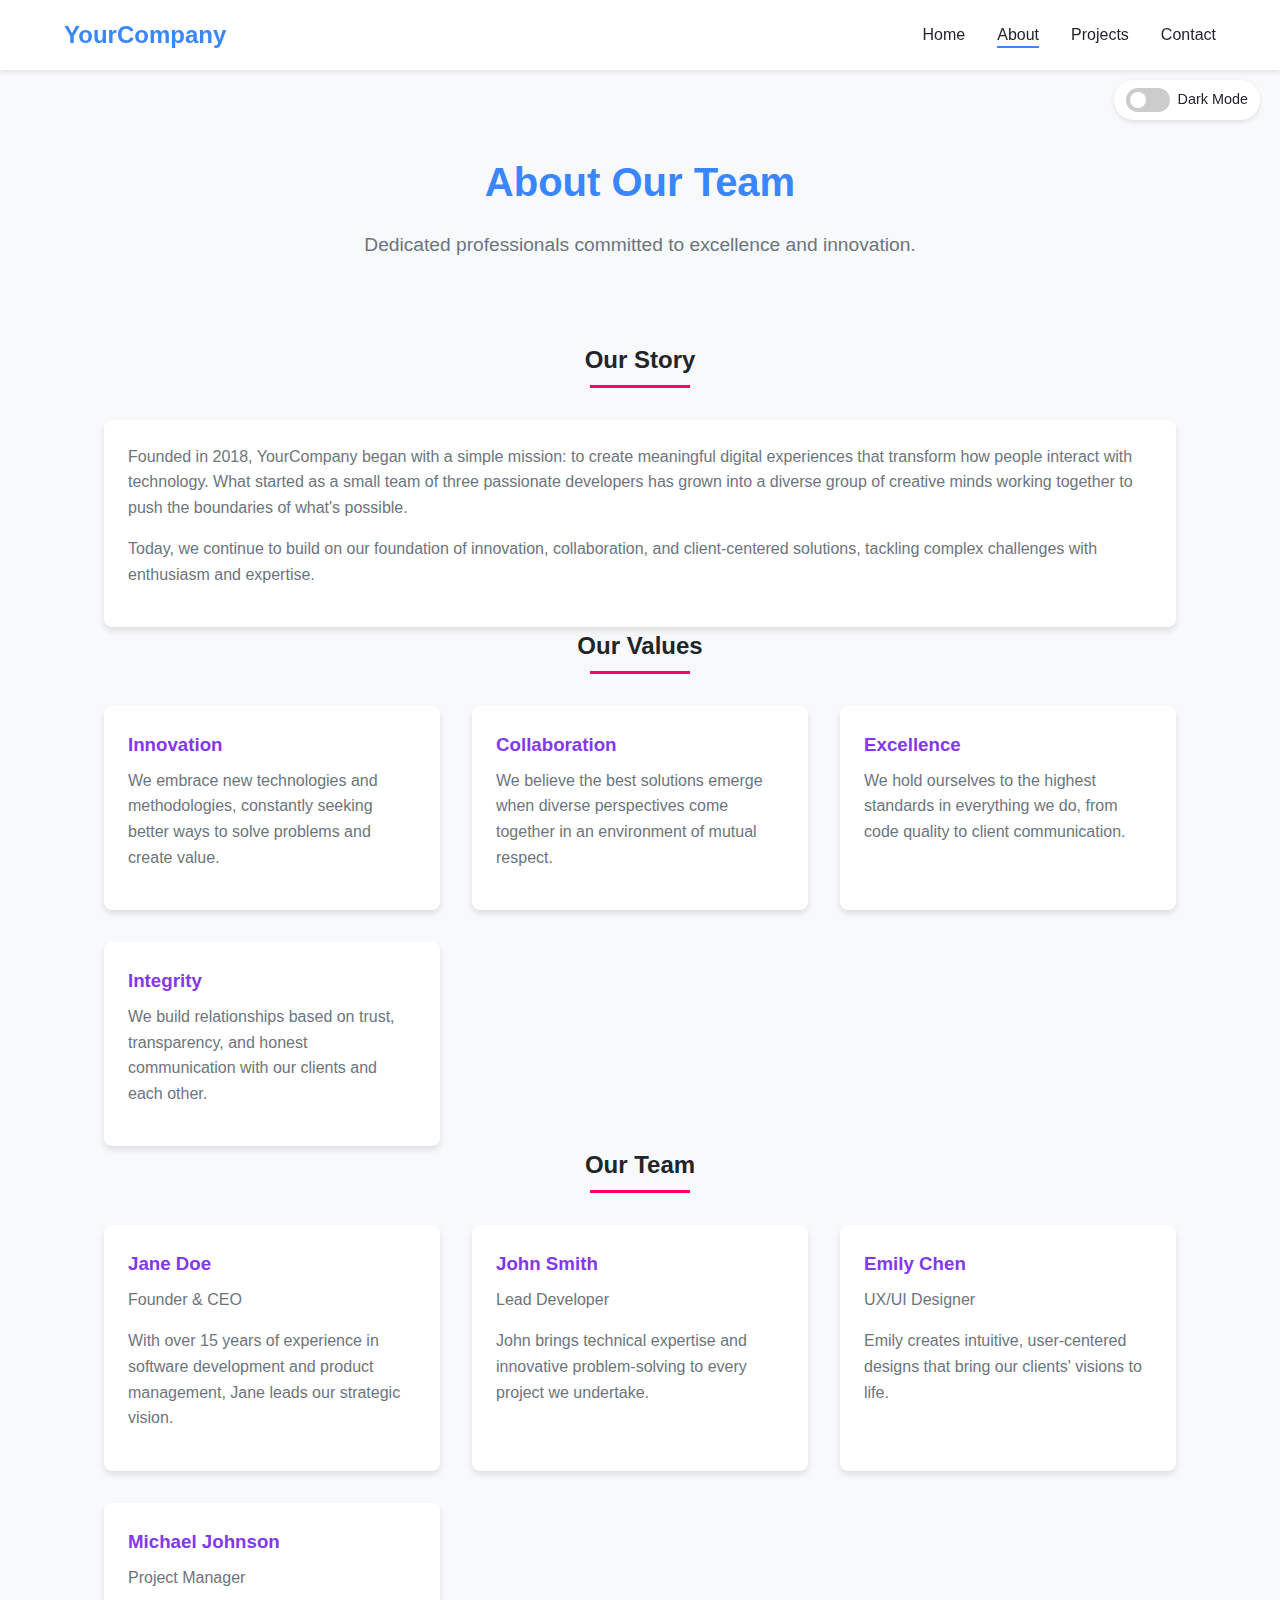
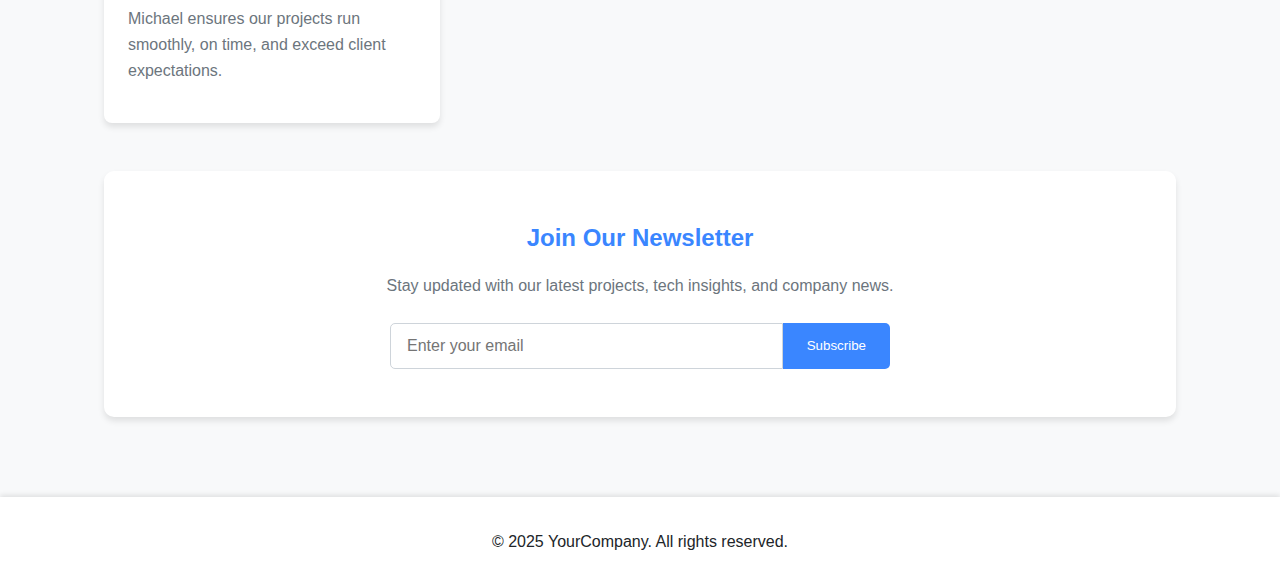
==== about.html @ be44e3b7 "fixed css and js reference in about us page" ====
<!DOCTYPE html>
<html lang="en">
<head>
    <meta charset="UTF-8">
    <meta name="viewport" content="width=device-width, initial-scale=1.0">
    <title>About Us</title>
    <link rel="stylesheet" href="ai_webpages/css/about.css">
    <link rel="stylesheet" href="ai_webpages/css/theme.css">
</head>
<body>
    <!-- Header and Navigation -->
    <header>
        <div class="logo">YourCompany</div>
        <nav>
            <ul class="nav-links">
                <li><a href="index.html">Home</a></li>
                <li><a href="about.html" class="active">About</a></li>
                <li><a href="projects.html">Projects</a></li>
                <li><a href="contact.html">Contact</a></li>
            </ul>
        </nav>
        <div class="hamburger">
            <span class="bar"></span>
            <span class="bar"></span>
            <span class="bar"></span>
        </div>
    </header>

    <!-- Main Content -->
    <main>
        <section class="hero">
            <h1>About Our Team</h1>
            <p>Dedicated professionals committed to excellence and innovation.</p>
        </section>

        <section class="featured-content">
            <h2>Our Story</h2>
            <div class="project-card">
                <p>Founded in 2018, YourCompany began with a simple mission: to create meaningful digital experiences that transform how people interact with technology. What started as a small team of three passionate developers has grown into a diverse group of creative minds working together to push the boundaries of what's possible.</p>
                <p>Today, we continue to build on our foundation of innovation, collaboration, and client-centered solutions, tackling complex challenges with enthusiasm and expertise.</p>
            </div>
        </section>

        <section class="featured-content">
            <h2>Our Values</h2>
            <div class="projects-grid">
                <div class="project-card">
                    <h3>Innovation</h3>
                    <p>We embrace new technologies and methodologies, constantly seeking better ways to solve problems and create value.</p>
                </div>
                <div class="project-card">
                    <h3>Collaboration</h3>
                    <p>We believe the best solutions emerge when diverse perspectives come together in an environment of mutual respect.</p>
                </div>
                <div class="project-card">
                    <h3>Excellence</h3>
                    <p>We hold ourselves to the highest standards in everything we do, from code quality to client communication.</p>
                </div>
                <div class="project-card">
                    <h3>Integrity</h3>
                    <p>We build relationships based on trust, transparency, and honest communication with our clients and each other.</p>
                </div>
            </div>
        </section>

        <section class="featured-content">
            <h2>Our Team</h2>
            <div class="projects-grid">
                <div class="project-card">
                    <h3>Jane Doe</h3>
                    <p>Founder & CEO</p>
                    <p>With over 15 years of experience in software development and product management, Jane leads our strategic vision.</p>
                </div>
                <div class="project-card">
                    <h3>John Smith</h3>
                    <p>Lead Developer</p>
                    <p>John brings technical expertise and innovative problem-solving to every project we undertake.</p>
                </div>
                <div class="project-card">
                    <h3>Emily Chen</h3>
                    <p>UX/UI Designer</p>
                    <p>Emily creates intuitive, user-centered designs that bring our clients' visions to life.</p>
                </div>
                <div class="project-card">
                    <h3>Michael Johnson</h3>
                    <p>Project Manager</p>
                    <p>Michael ensures our projects run smoothly, on time, and exceed client expectations.</p>
                </div>
            </div>
        </section>

        <section class="subscribe-section">
            <h2>Join Our Newsletter</h2>
            <p>Stay updated with our latest projects, tech insights, and company news.</p>
            <form class="subscribe-form">
                <input type="email" placeholder="Enter your email" required>
                <button type="submit">Subscribe</button>
            </form>
        </section>
    </main>

    <!-- Footer -->
    <footer>
        <p>&copy; 2025 YourCompany. All rights reserved.</p>
    </footer>

    <script src="ai_webpages/js/about.js"></script>
    <script src="ai_webpages/js/theme.js"></script>
</body>
</html>
---- ai_webpages/css/about.css ----
/* Global Styles */
:root {
    --primary-color: #3a86ff;
    --secondary-color: #8338ec;
    --accent-color: #ff006e;
    --background-color: #f8f9fa;
    --text-color: #212529;
    --card-bg-color: white;
    --transition-speed: 0.3s;
}

* {
    margin: 0;
    padding: 0;
    box-sizing: border-box;
}

body {
    font-family: 'Segoe UI', Tahoma, Geneva, Verdana, sans-serif;
    line-height: 1.6;
    color: var(--text-color);
    background-color: var(--background-color);
}

a {
    text-decoration: none;
    color: var(--primary-color);
    transition: color var(--transition-speed) ease;
}

a:hover {
    color: var(--secondary-color);
}

/* Header and Navigation */
header {
    display: flex;
    justify-content: space-between;
    align-items: center;
    padding: 1rem 5%;
    background-color: white;
    box-shadow: 0 2px 5px rgba(0, 0, 0, 0.1);
    position: sticky;
    top: 0;
    z-index: 1000;
}

.logo {
    font-size: 1.5rem;
    font-weight: bold;
    color: var(--primary-color);
}

.nav-links {
    display: flex;
    list-style: none;
}

.nav-links li {
    margin-left: 2rem;
}

.nav-links a {
    color: var(--text-color);
    font-weight: 500;
    position: relative;
}

.nav-links a::after {
    content: '';
    position: absolute;
    bottom: -5px;
    left: 0;
    width: 0;
    height: 2px;
    background-color: var(--primary-color);
    transition: width var(--transition-speed) ease;
}

.nav-links a:hover::after,
.nav-links a.active::after {
    width: 100%;
}

.hamburger {
    display: none;
    cursor: pointer;
}

.bar {
    display: block;
    width: 25px;
    height: 3px;
    margin: 5px auto;
    transition: all var(--transition-speed) ease;
    background-color: var(--text-color);
}

/* Main Content */
main {
    max-width: 1200px;
    margin: 0 auto;
    padding: 2rem 5%;
}

.hero {
    text-align: center;
    padding: 3rem 1rem;
    margin-bottom: 2rem;
}

.hero h1 {
    font-size: 2.5rem;
    margin-bottom: 1rem;
    color: var(--primary-color);
}

.hero p {
    font-size: 1.2rem;
    max-width: 600px;
    margin: 0 auto;
    color: #6c757d;
}

.featured-content h2 {
    text-align: center;
    margin-bottom: 2rem;
    position: relative;
    padding-bottom: 0.5rem;
}

.featured-content h2::after {
    content: '';
    position: absolute;
    bottom: 0;
    left: 50%;
    transform: translateX(-50%);
    width: 100px;
    height: 3px;
    background-color: var(--accent-color);
}

.projects-grid {
    display: grid;
    grid-template-columns: repeat(auto-fit, minmax(250px, 1fr));
    gap: 2rem;
}

.project-card {
    background-color: var(--card-bg-color);
    border-radius: 8px;
    padding: 1.5rem;
    box-shadow: 0 4px 6px rgba(0, 0, 0, 0.1);
    transition: transform var(--transition-speed) ease, box-shadow var(--transition-speed) ease;
}

.project-card:hover {
    transform: translateY(-5px);
    box-shadow: 0 10px 15px rgba(0, 0, 0, 0.1);
}

.project-card h3 {
    color: var(--secondary-color);
    margin-bottom: 0.5rem;
}

.project-card p {
    margin-bottom: 1rem;
    color: #6c757d;
}

.project-link {
    display: inline-block;
    font-weight: 500;
    transition: transform var(--transition-speed) ease;
}

.project-link:hover {
    transform: translateX(5px);
}
.subscribe-section {
    margin-top: 3rem;
    background-color: white;
    padding: 3rem;
    border-radius: 10px;
    text-align: center;
    box-shadow: 0 4px 6px rgba(0, 0, 0, 0.1);
}

.subscribe-section h2 {
    margin-bottom: 1rem;
    color: var(--primary-color);
}

.subscribe-section p {
    max-width: 600px;
    margin: 0 auto 1.5rem;
    color: #6c757d;
}

.subscribe-form {
    display: flex;
    max-width: 500px;
    margin: 0 auto;
}

.subscribe-form input {
    flex: 1;
    padding: 0.8rem 1rem;
    border: 1px solid #ced4da;
    border-radius: 5px 0 0 5px;
    font-size: 1rem;
}

.subscribe-form button {
    padding: 0.8rem 1.5rem;
    background-color: var(--primary-color);
    color: white;
    border: none;
    border-radius: 0 5px 5px 0;
    cursor: pointer;
    font-weight: 500;
    transition: background-color var(--transition-speed) ease;
}

.subscribe-form button:hover {
    background-color: var(--secondary-color);
}

/* Footer */
footer {
    text-align: center;
    padding: 2rem;
    background-color: white;
    box-shadow: 0 -2px 5px rgba(0, 0, 0, 0.1);
    margin-top: 3rem;
}

/* Responsive Design */
@media screen and (max-width: 768px) {
    .nav-links {
        position: fixed;
        left: -100%;
        top: 70px;
        flex-direction: column;
        background-color: white;
        width: 100%;
        text-align: center;
        transition: 0.3s;
        box-shadow: 0 10px 15px rgba(0, 0, 0, 0.1);
        padding: 2rem 0;
    }

    .nav-links.active {
        left: 0;
    }

    .nav-links li {
        margin: 1.5rem 0;
    }

    .hamburger {
        display: block;
    }

    .hamburger.active .bar:nth-child(2) {
        opacity: 0;
    }

    .hamburger.active .bar:nth-child(1) {
        transform: translateY(8px) rotate(45deg);
    }

    .hamburger.active .bar:nth-child(3) {
        transform: translateY(-8px) rotate(-45deg);
    }

    .hero h1 {
        font-size: 2rem;
    }

    .hero p {
        font-size: 1rem;
    }
}
---- ai_webpages/css/theme.css ----
:root {
    --primary-color: #3a86ff;
    --secondary-color: #8338ec;
    --accent-color: #ff006e;
    --background-color: #f8f9fa;
    --text-color: #212529;
    --card-bg-color: white;
    --transition-speed: 0.3s;
}

/* Dark Theme Variables */
[data-theme="dark"] {
    --primary-color: #64b5f6;
    --secondary-color: #bb86fc;
    --accent-color: #ff4081;
    --background-color: #121212;
    --text-color: #e0e0e0;
    --card-bg-color: #1e1e1e;
}

/* Dark mode toggle */
.theme-switch-wrapper {
    display: flex;
    align-items: center;
    position: fixed;
    right: 20px;
    top: 80px;
    z-index: 999;
    background-color: var(--card-bg-color);
    padding: 8px 12px;
    border-radius: 30px;
    box-shadow: 0 2px 5px rgba(0, 0, 0, 0.1);
    transition: background-color var(--transition-speed) ease;
}

.theme-switch {
    display: inline-block;
    height: 24px;
    position: relative;
    width: 44px;
    margin-right: 8px;
}

.theme-switch input {
    display: none;
}

.slider {
    background-color: #ccc;
    bottom: 0;
    cursor: pointer;
    left: 0;
    position: absolute;
    right: 0;
    top: 0;
    transition: .4s;
}

.slider:before {
    background-color: #fff;
    bottom: 4px;
    content: "";
    height: 16px;
    left: 4px;
    position: absolute;
    transition: .4s;
    width: 16px;
}

input:checked + .slider {
    background-color: var(--primary-color);
}

input:checked + .slider:before {
    transform: translateX(20px);
}

.slider.round {
    border-radius: 34px;
}

.slider.round:before {
    border-radius: 50%;
}

.theme-label {
    font-size: 0.9rem;
    font-weight: 500;
}

/* Dark mode specific styles */
[data-theme="dark"] header,
[data-theme="dark"] footer,
[data-theme="dark"] .featured-project,
[data-theme="dark"] .project-card,
[data-theme="dark"] .subscribe-section,
[data-theme="dark"] .theme-switch-wrapper {
    background-color: #1e1e1e;
    box-shadow: 0 2px 5px rgba(0, 0, 0, 0.3);
}

[data-theme="dark"] .nav-links a {
    color: #e0e0e0;
}

[data-theme="dark"] .project-image {
    background-color: #2d2d2d;
    color: #888;
}

[data-theme="dark"] .project-category {
    background-color: rgba(100, 181, 246, 0.2);
}

[data-theme="dark"] .featured-badge {
    background-color: rgba(255, 64, 129, 0.2);
}

[data-theme="dark"] .category-tab {
    background-color: #1e1e1e;
    border-color: #64b5f6;
    color: #e0e0e0;
}

[data-theme="dark"] .category-tab.active,
[data-theme="dark"] .category-tab:hover {
    background-color: #64b5f6;
    color: #121212;
}

[data-theme="dark"] .subscribe-form input {
    background-color: #2d2d2d;
    border-color: #444;
    color: #e0e0e0;
}

@media screen and (max-width: 768px) {
    .theme-switch-wrapper {
        top: auto;
        bottom: 20px;
    }
    
    [data-theme="dark"] .nav-links {
        background-color: #1e1e1e;
    }
}
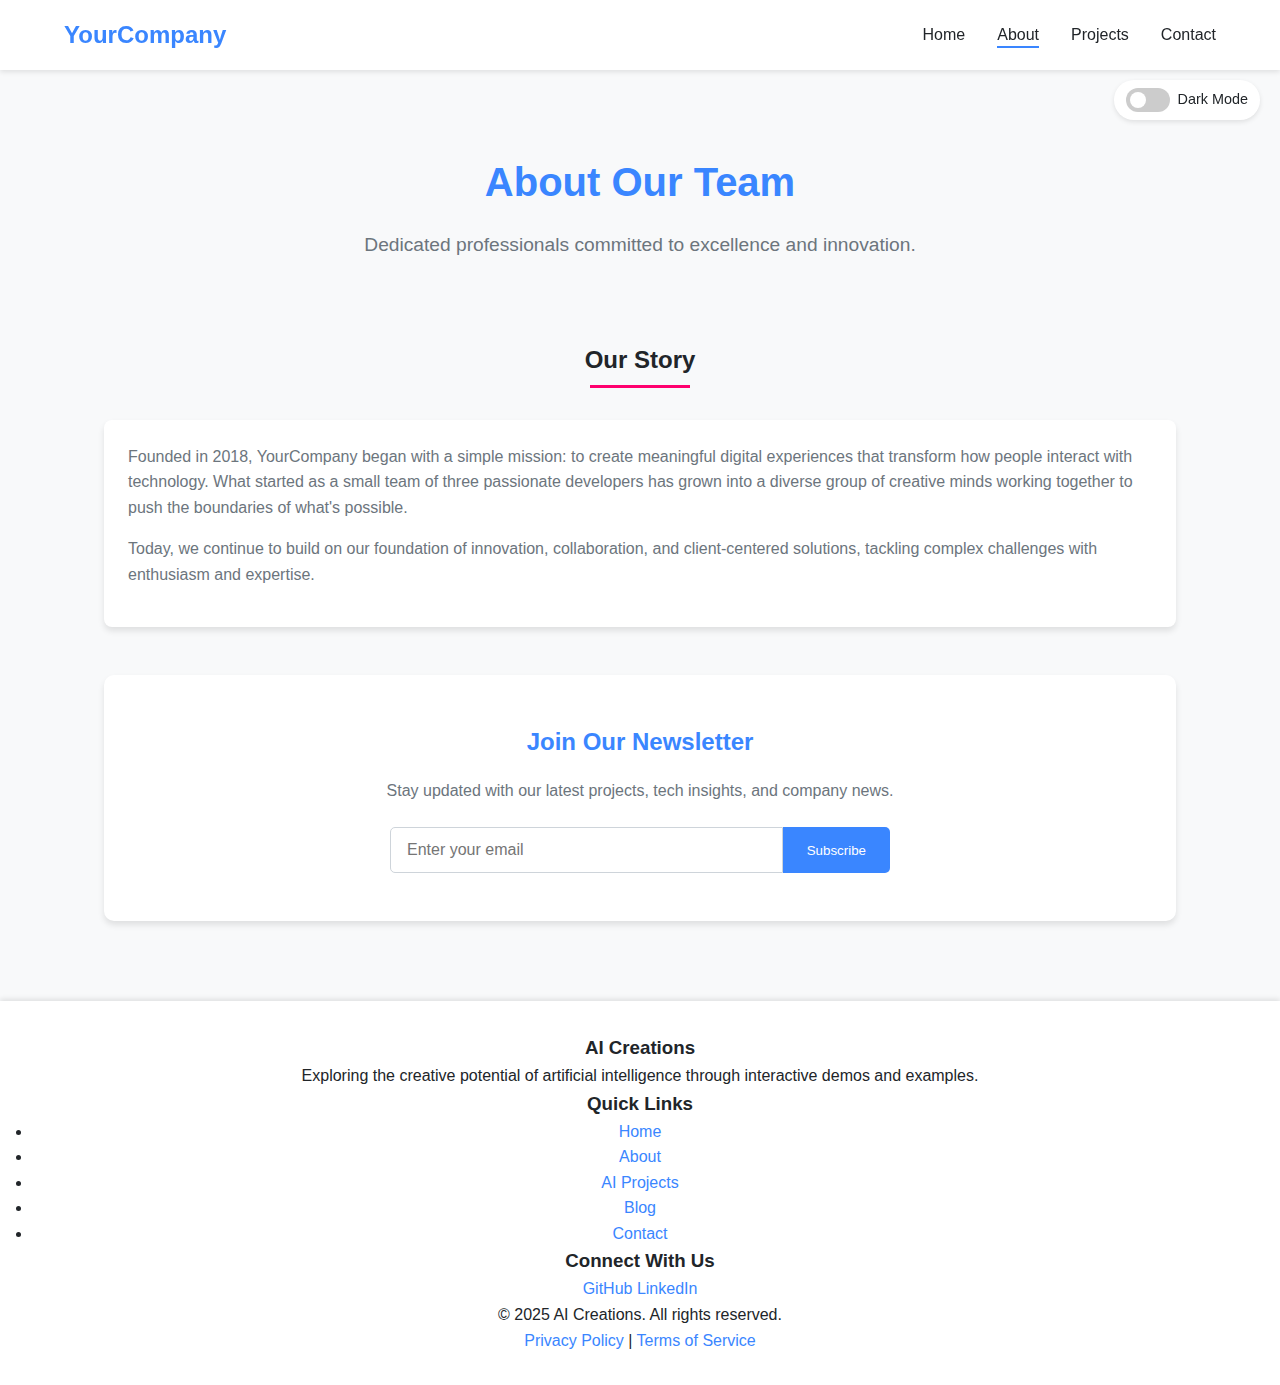
==== commit 41a2b0e2: "updated about page" ====
--- a/about.html
+++ b/about.html
@@ -41,54 +41,6 @@
             </div>
         </section>
 
-        <section class="featured-content">
-            <h2>Our Values</h2>
-            <div class="projects-grid">
-                <div class="project-card">
-                    <h3>Innovation</h3>
-                    <p>We embrace new technologies and methodologies, constantly seeking better ways to solve problems and create value.</p>
-                </div>
-                <div class="project-card">
-                    <h3>Collaboration</h3>
-                    <p>We believe the best solutions emerge when diverse perspectives come together in an environment of mutual respect.</p>
-                </div>
-                <div class="project-card">
-                    <h3>Excellence</h3>
-                    <p>We hold ourselves to the highest standards in everything we do, from code quality to client communication.</p>
-                </div>
-                <div class="project-card">
-                    <h3>Integrity</h3>
-                    <p>We build relationships based on trust, transparency, and honest communication with our clients and each other.</p>
-                </div>
-            </div>
-        </section>
-
-        <section class="featured-content">
-            <h2>Our Team</h2>
-            <div class="projects-grid">
-                <div class="project-card">
-                    <h3>Jane Doe</h3>
-                    <p>Founder & CEO</p>
-                    <p>With over 15 years of experience in software development and product management, Jane leads our strategic vision.</p>
-                </div>
-                <div class="project-card">
-                    <h3>John Smith</h3>
-                    <p>Lead Developer</p>
-                    <p>John brings technical expertise and innovative problem-solving to every project we undertake.</p>
-                </div>
-                <div class="project-card">
-                    <h3>Emily Chen</h3>
-                    <p>UX/UI Designer</p>
-                    <p>Emily creates intuitive, user-centered designs that bring our clients' visions to life.</p>
-                </div>
-                <div class="project-card">
-                    <h3>Michael Johnson</h3>
-                    <p>Project Manager</p>
-                    <p>Michael ensures our projects run smoothly, on time, and exceed client expectations.</p>
-                </div>
-            </div>
-        </section>
-
         <section class="subscribe-section">
             <h2>Join Our Newsletter</h2>
             <p>Stay updated with our latest projects, tech insights, and company news.</p>
@@ -101,7 +53,33 @@
 
     <!-- Footer -->
     <footer>
-        <p>&copy; 2025 YourCompany. All rights reserved.</p>
+        <div class="footer-content">
+            <div class="footer-section">
+                <h3>AI Creations</h3>
+                <p>Exploring the creative potential of artificial intelligence through interactive demos and examples.</p>
+            </div>
+            <div class="footer-section">
+                <h3>Quick Links</h3>
+                <ul>
+                    <li><a href="index.html">Home</a></li>
+                    <li><a href="about.html">About</a></li>
+                    <li><a href="ai_webpages/ai_creations.html">AI Projects</a></li>
+                    <li><a href="blog.html">Blog</a></li>
+                    <li><a href="contact.html">Contact</a></li>
+                </ul>
+            </div>
+            <div class="footer-section">
+                <h3>Connect With Us</h3>
+                <div class="social-links">
+                    <a href="https://github.com/DSWYa" aria-label="GitHub">GitHub</a>
+                    <a href="https://www.linkedin.com/in/drake-w-73963710b/" aria-label="LinkedIn">LinkedIn</a>
+                </div>
+            </div>
+        </div>
+        <div class="copyright">
+            <p>&copy; 2025 AI Creations. All rights reserved.</p>
+            <p><a href="privacy-policy.html">Privacy Policy</a> | <a href="terms-of-service.html">Terms of Service</a></p>
+        </div>
     </footer>
 
     <script src="ai_webpages/js/about.js"></script>
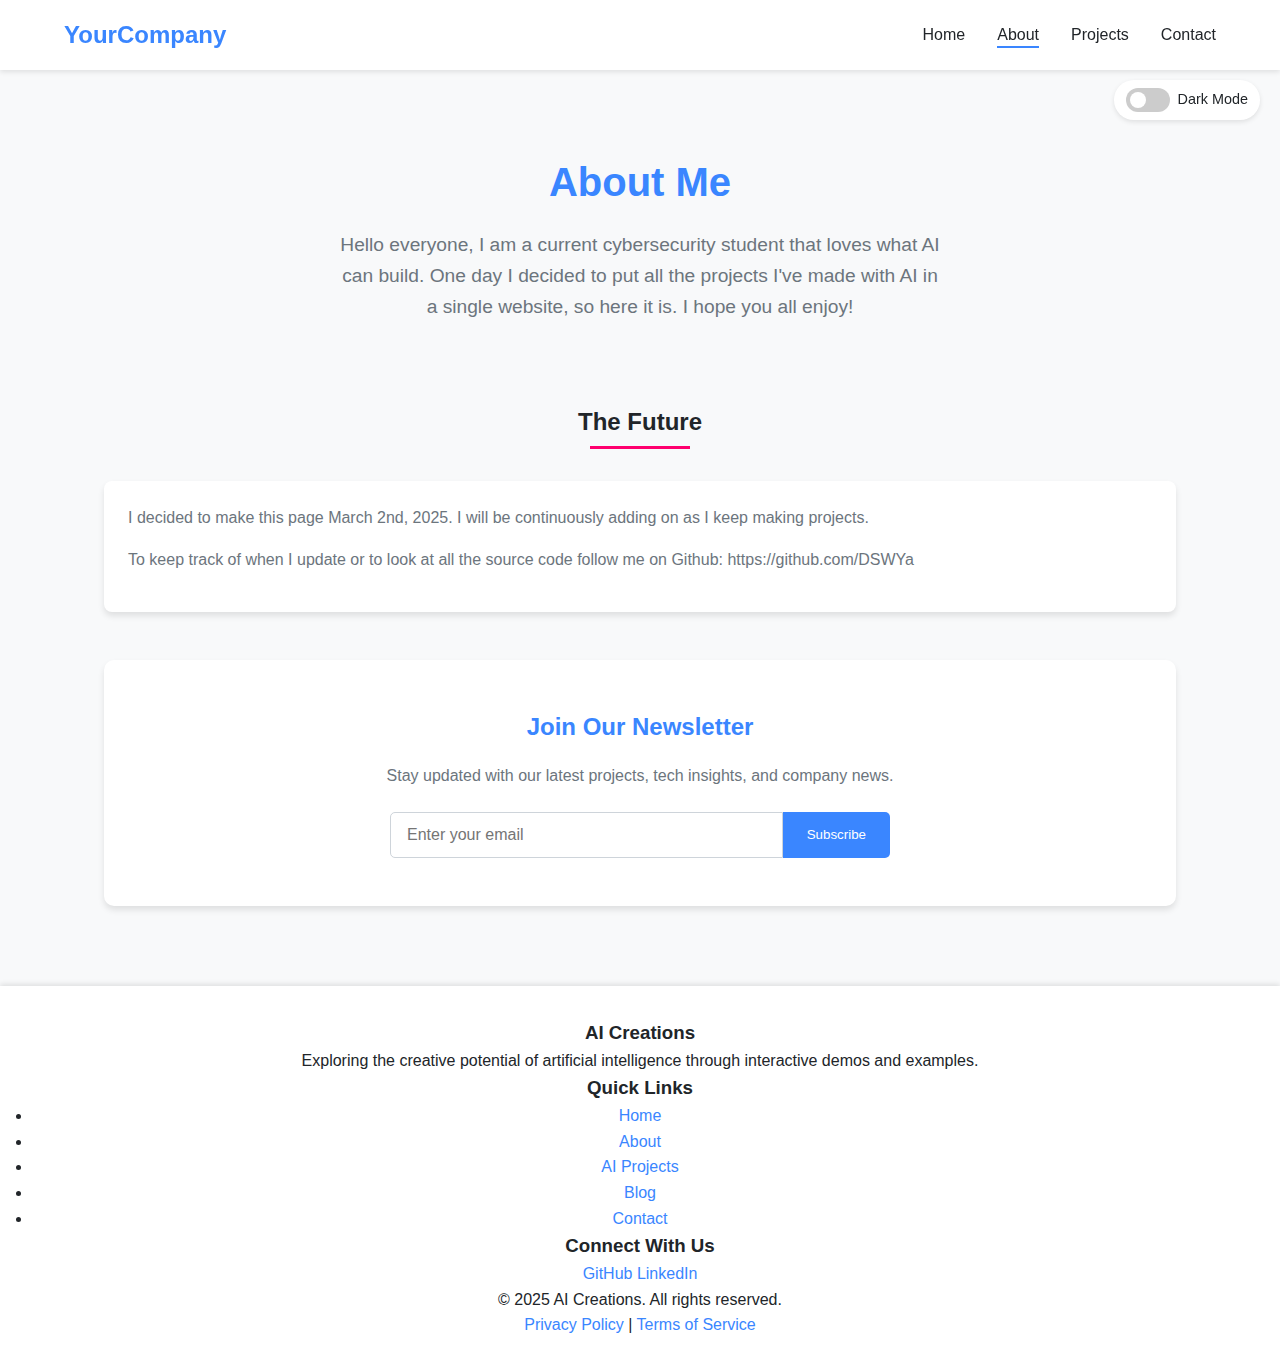
==== commit ea850e51: "Finished about page" ====
--- a/about.html
+++ b/about.html
@@ -29,15 +29,15 @@
     <!-- Main Content -->
     <main>
         <section class="hero">
-            <h1>About Our Team</h1>
-            <p>Dedicated professionals committed to excellence and innovation.</p>
+            <h1>About Me</h1>
+            <p>Hello everyone, I am a current cybersecurity student that loves what AI can build. One day I decided to put all the projects I've made with AI in a single website, so here it is. I hope you all enjoy!</p>
         </section>
 
         <section class="featured-content">
-            <h2>Our Story</h2>
+            <h2>The Future</h2>
             <div class="project-card">
-                <p>Founded in 2018, YourCompany began with a simple mission: to create meaningful digital experiences that transform how people interact with technology. What started as a small team of three passionate developers has grown into a diverse group of creative minds working together to push the boundaries of what's possible.</p>
-                <p>Today, we continue to build on our foundation of innovation, collaboration, and client-centered solutions, tackling complex challenges with enthusiasm and expertise.</p>
+                <p>I decided to make this page March 2nd, 2025. I will be continuously adding on as I keep making projects.</p>
+                <p>To keep track of when I update or to look at all the source code follow me on Github: https://github.com/DSWYa</p>
             </div>
         </section>
 
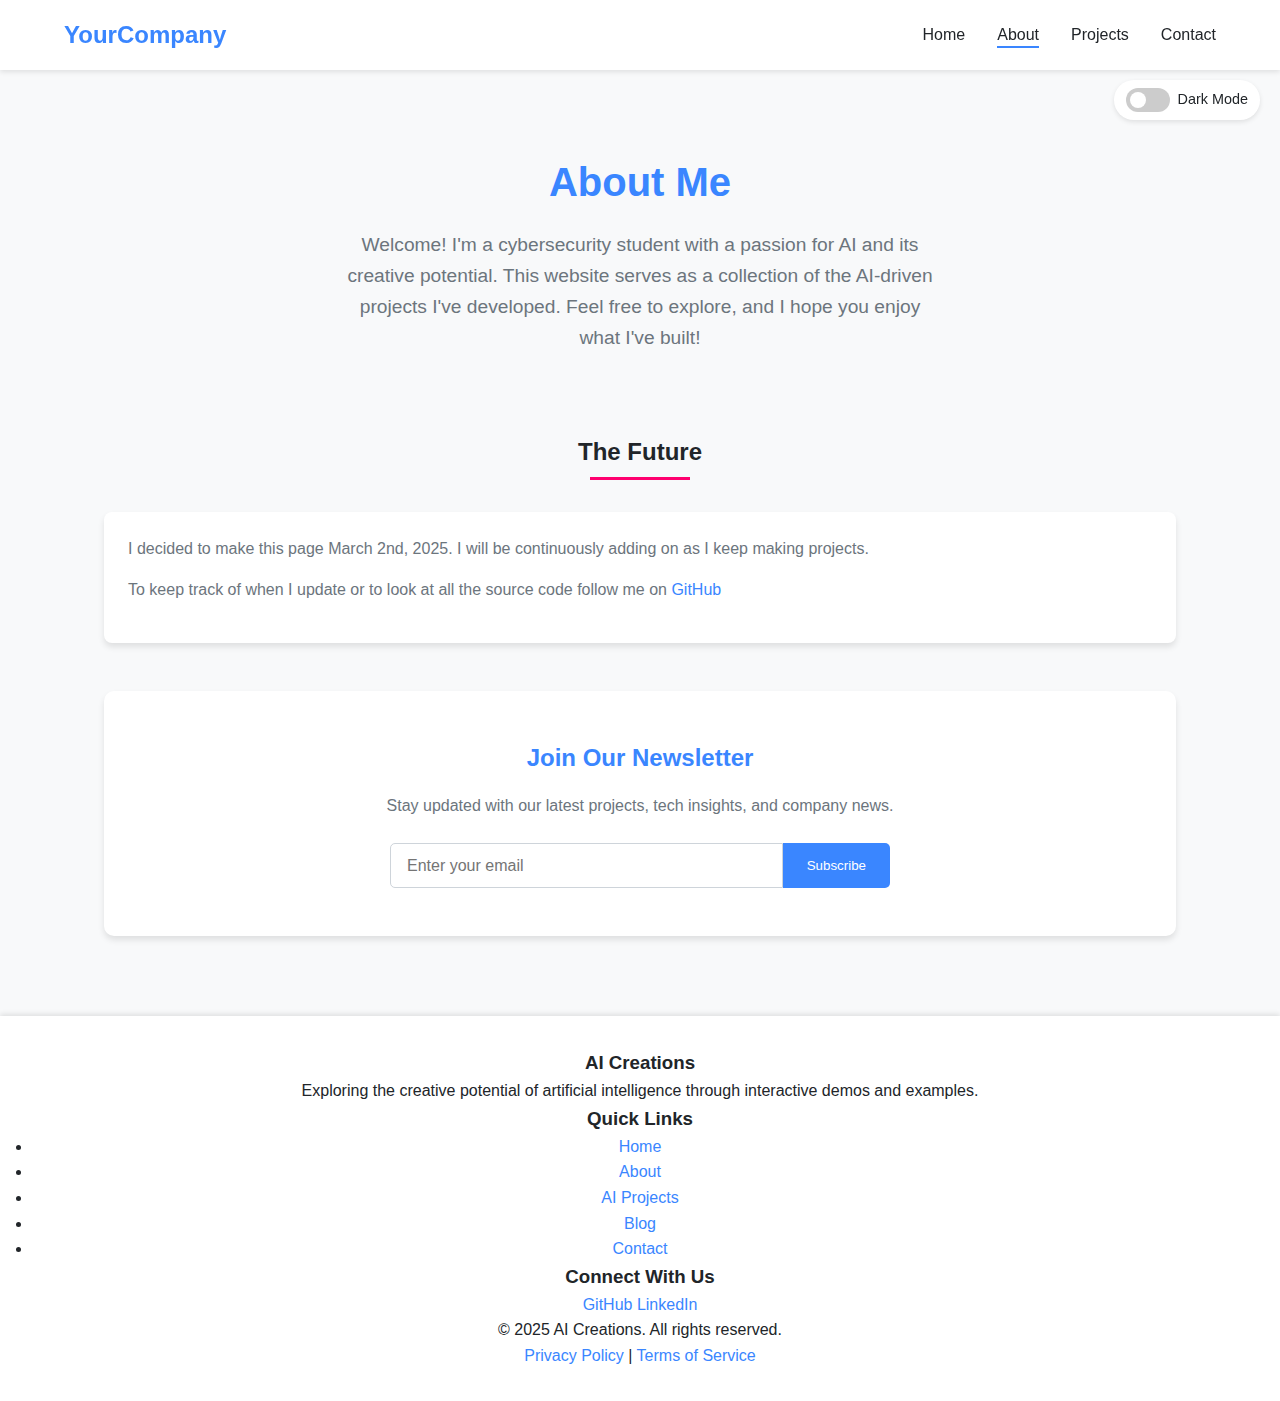
==== commit 360233b5: "Added blackjack image to creations page" ====
--- a/about.html
+++ b/about.html
@@ -30,14 +30,14 @@
     <main>
         <section class="hero">
             <h1>About Me</h1>
-            <p>Hello everyone, I am a current cybersecurity student that loves what AI can build. One day I decided to put all the projects I've made with AI in a single website, so here it is. I hope you all enjoy!</p>
+            <p>Welcome! I'm a cybersecurity student with a passion for AI and its creative potential. This website serves as a collection of the AI-driven projects I've developed. Feel free to explore, and I hope you enjoy what I've built!</p>
         </section>
 
         <section class="featured-content">
             <h2>The Future</h2>
             <div class="project-card">
                 <p>I decided to make this page March 2nd, 2025. I will be continuously adding on as I keep making projects.</p>
-                <p>To keep track of when I update or to look at all the source code follow me on Github: https://github.com/DSWYa</p>
+                <p>To keep track of when I update or to look at all the source code follow me on <a href="https://github.com/DSWYa" aria-label="GitHub">GitHub</a></p>
             </div>
         </section>
 
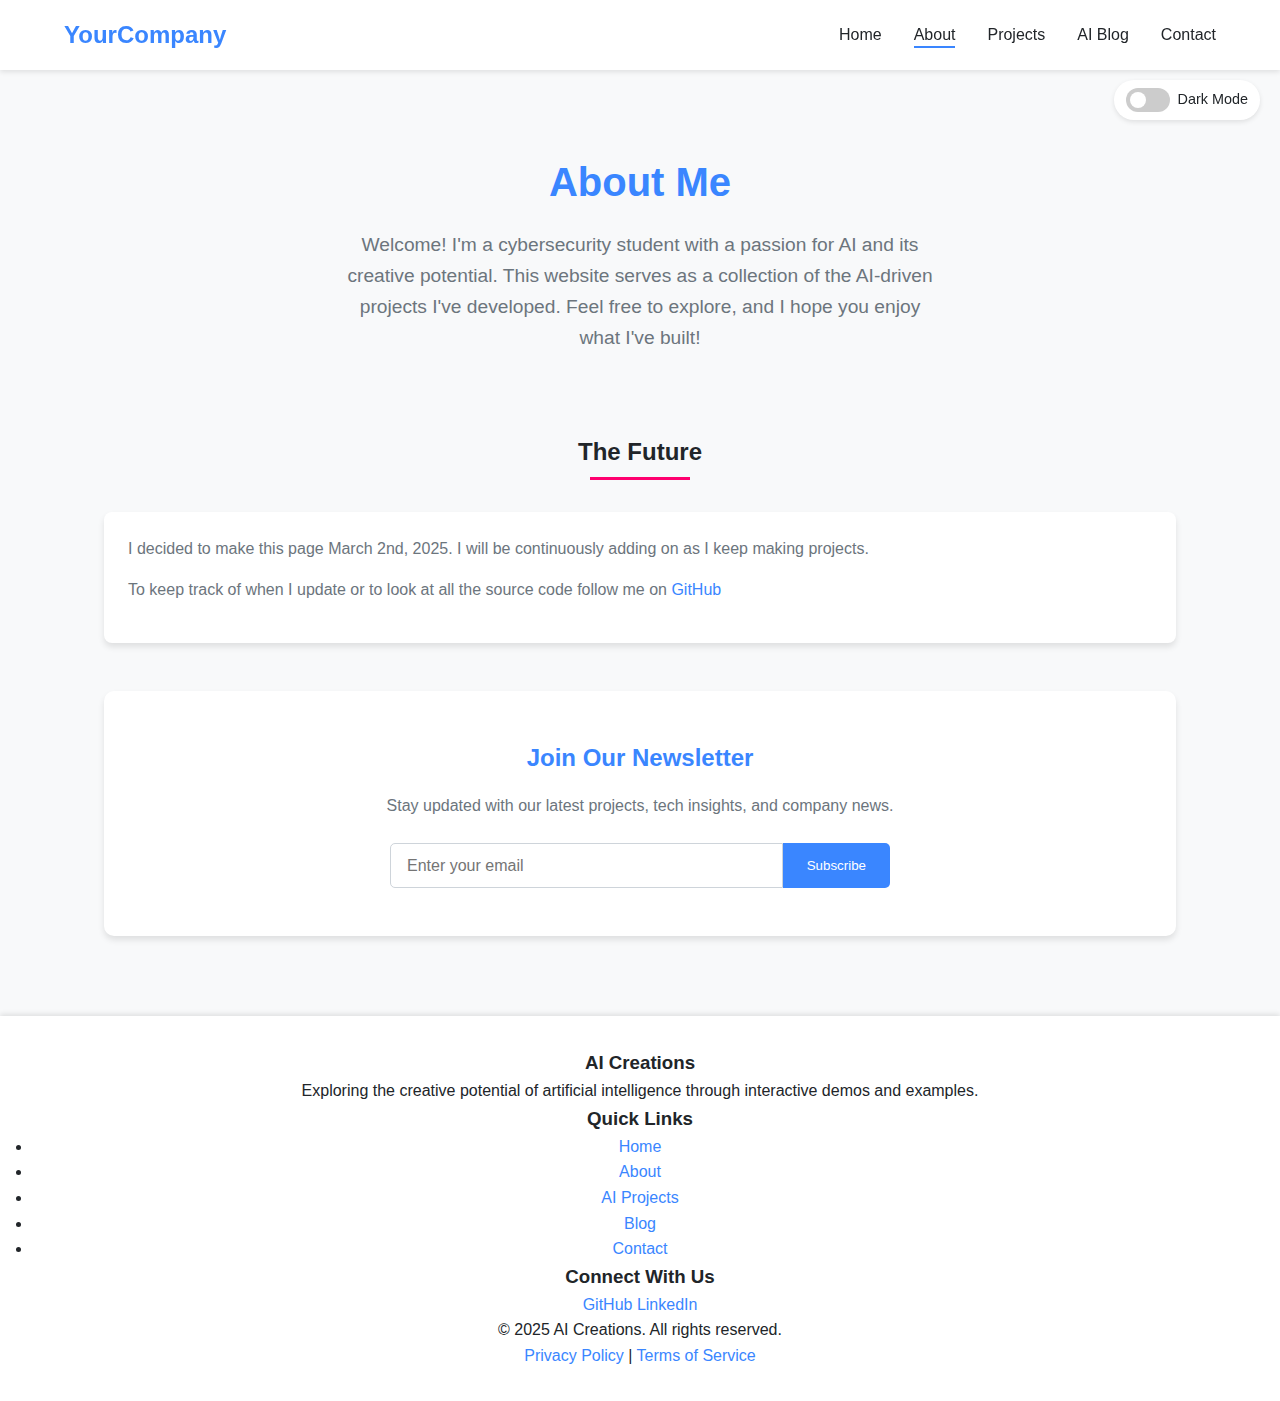
==== commit 80a2c383: "added about page(needs dark mode)" ====
--- a/about.html
+++ b/about.html
@@ -15,7 +15,8 @@
             <ul class="nav-links">
                 <li><a href="index.html">Home</a></li>
                 <li><a href="about.html" class="active">About</a></li>
-                <li><a href="projects.html">Projects</a></li>
+                <li><a href="ai_webpages/ai_creations.html">Projects</a></li>
+                <li><a href="blog.html">AI Blog</a></li>
                 <li><a href="contact.html">Contact</a></li>
             </ul>
         </nav>
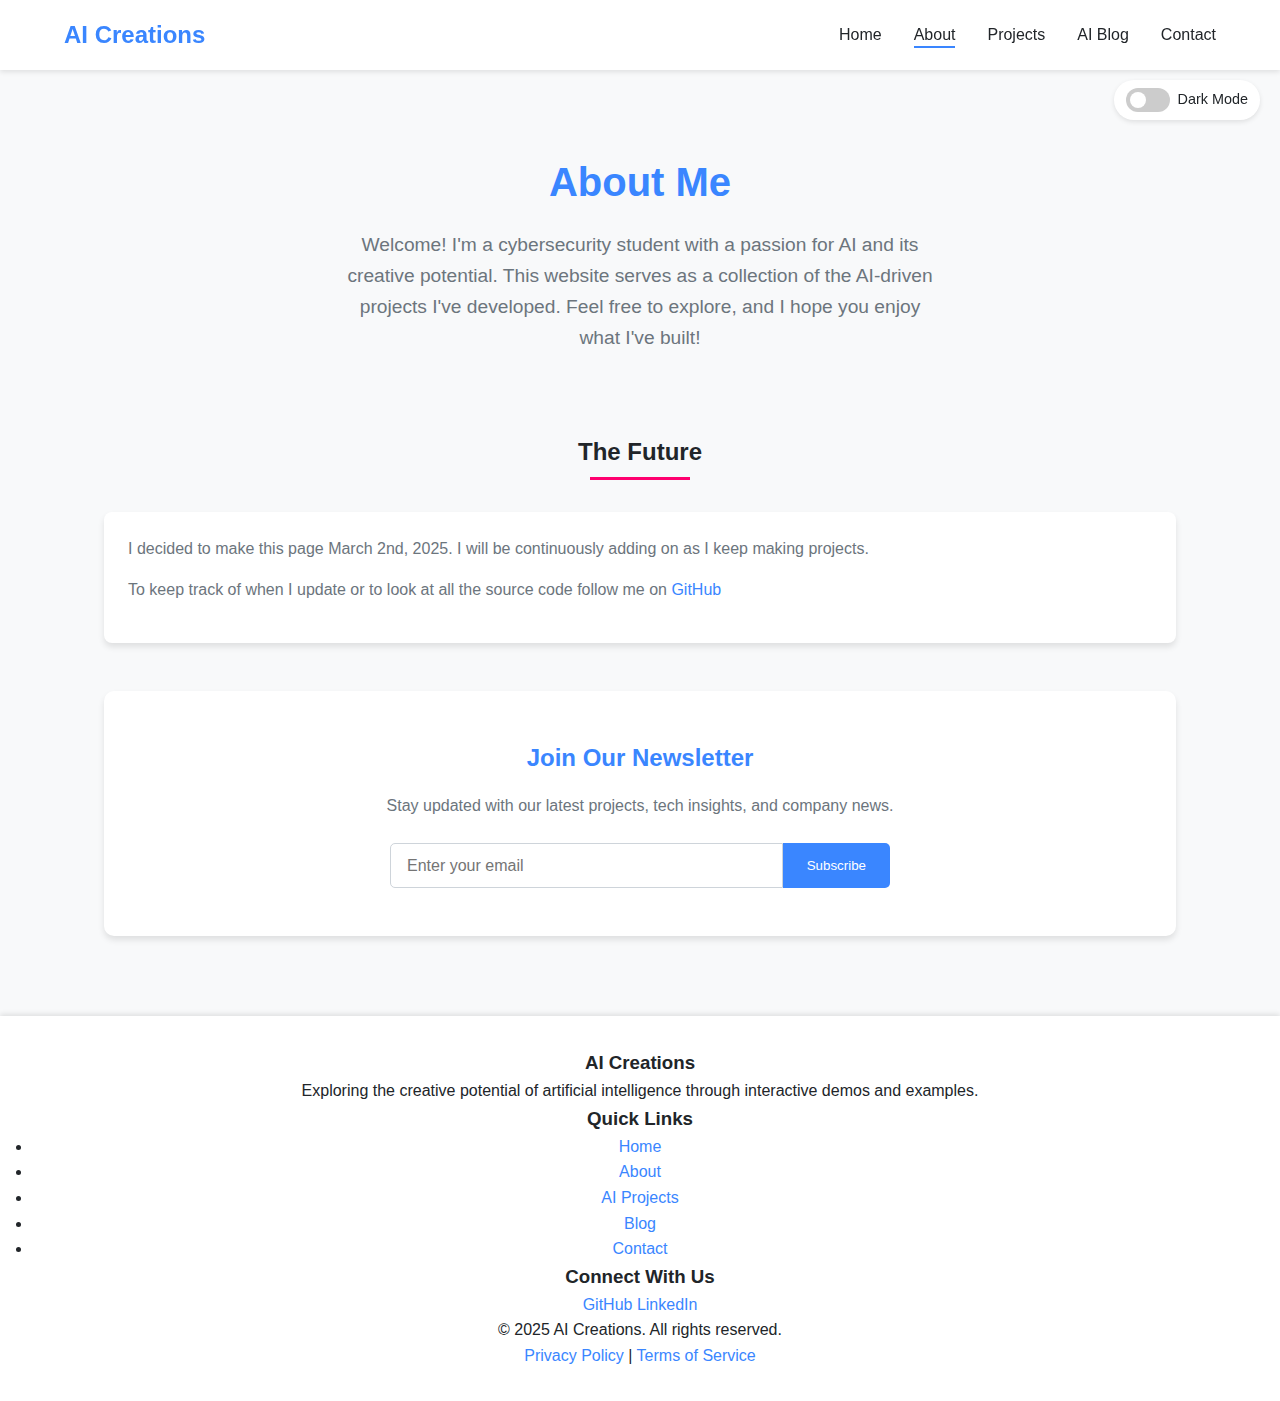
==== commit ee56dbbd: "tweaked some pages" ====
--- a/about.html
+++ b/about.html
@@ -10,7 +10,7 @@
 <body>
     <!-- Header and Navigation -->
     <header>
-        <div class="logo">YourCompany</div>
+        <div class="logo">AI Creations</div>
         <nav>
             <ul class="nav-links">
                 <li><a href="index.html">Home</a></li>
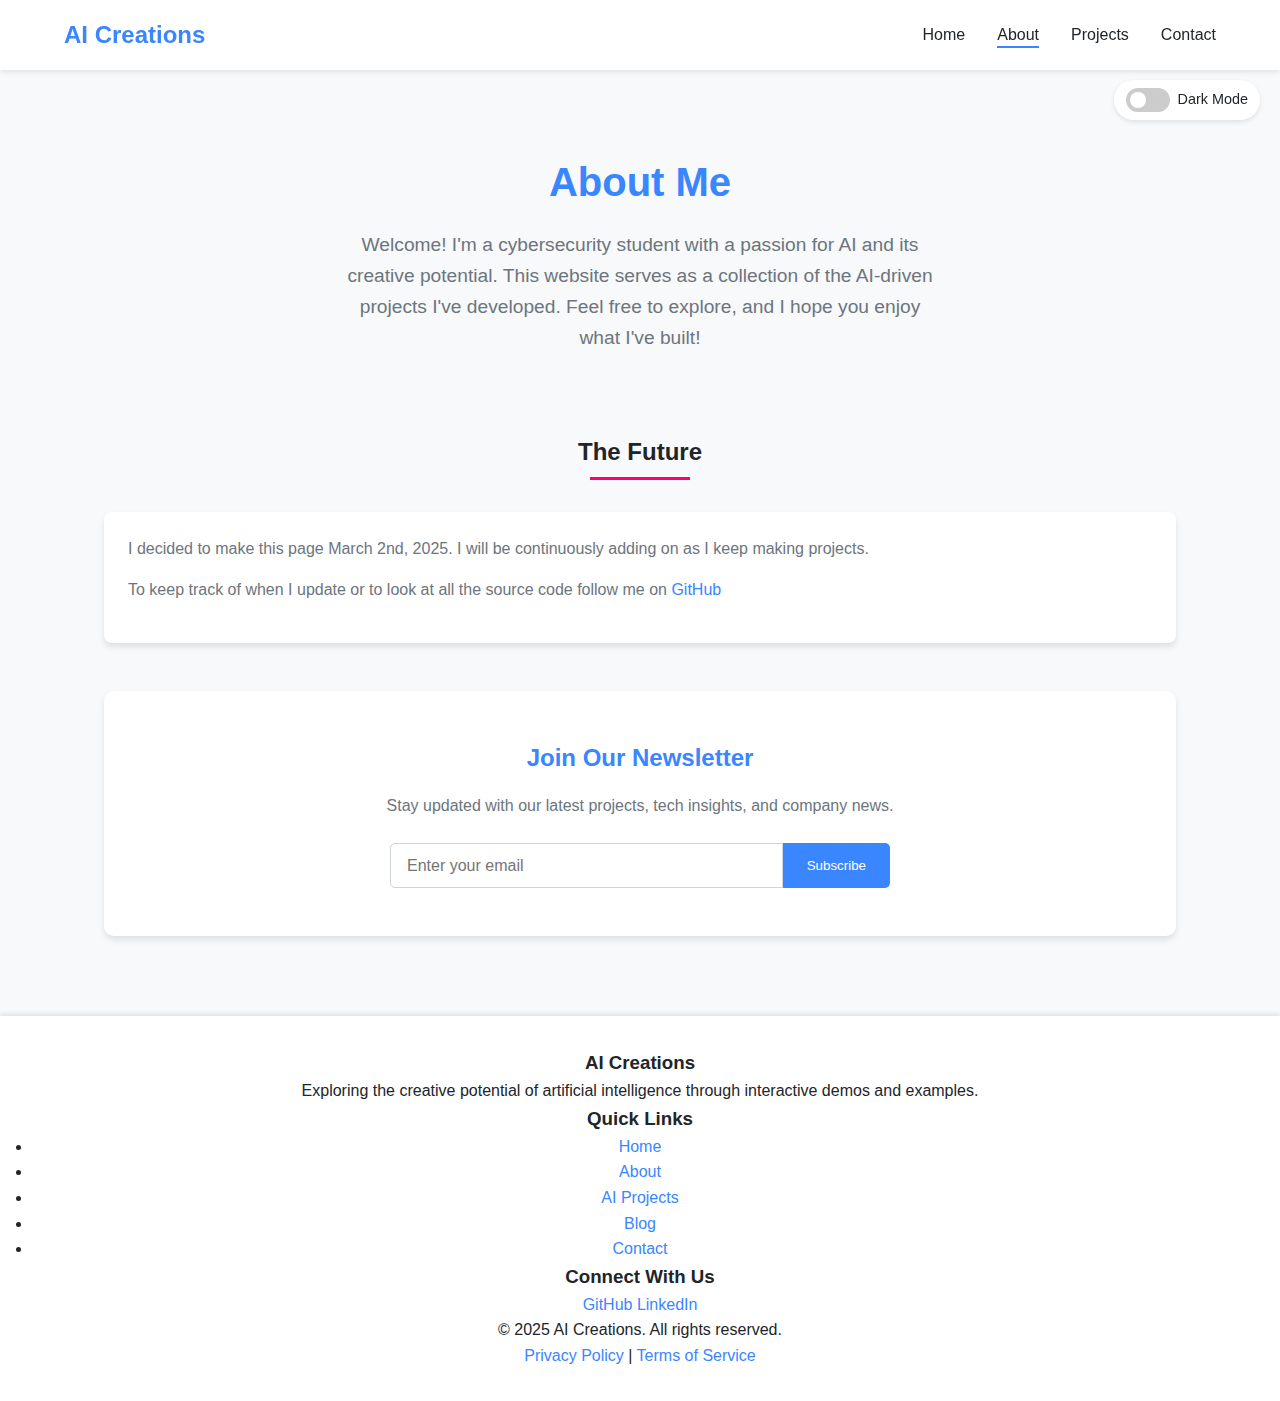
==== commit 544d592a: "deleted blog" ====
--- a/about.html
+++ b/about.html
@@ -16,7 +16,6 @@
                 <li><a href="index.html">Home</a></li>
                 <li><a href="about.html" class="active">About</a></li>
                 <li><a href="ai_webpages/ai_creations.html">Projects</a></li>
-                <li><a href="blog.html">AI Blog</a></li>
                 <li><a href="contact.html">Contact</a></li>
             </ul>
         </nav>
